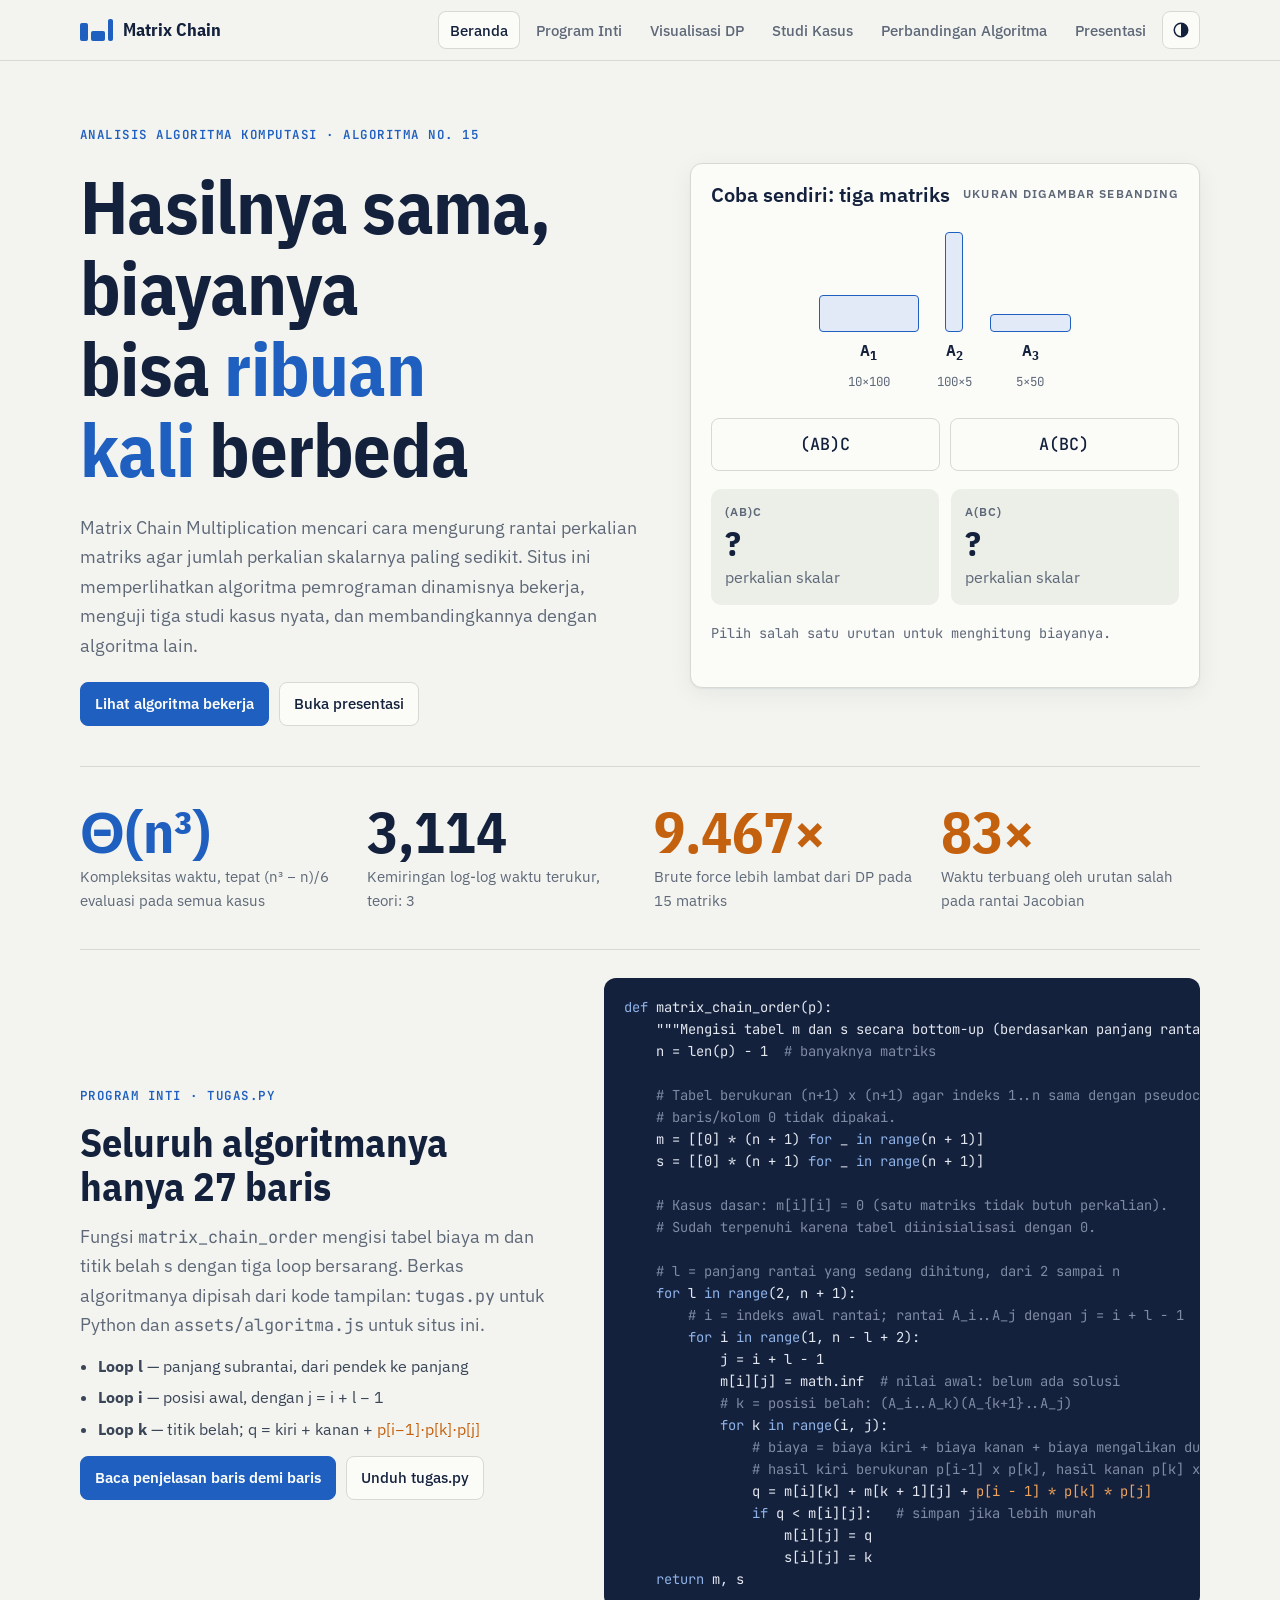
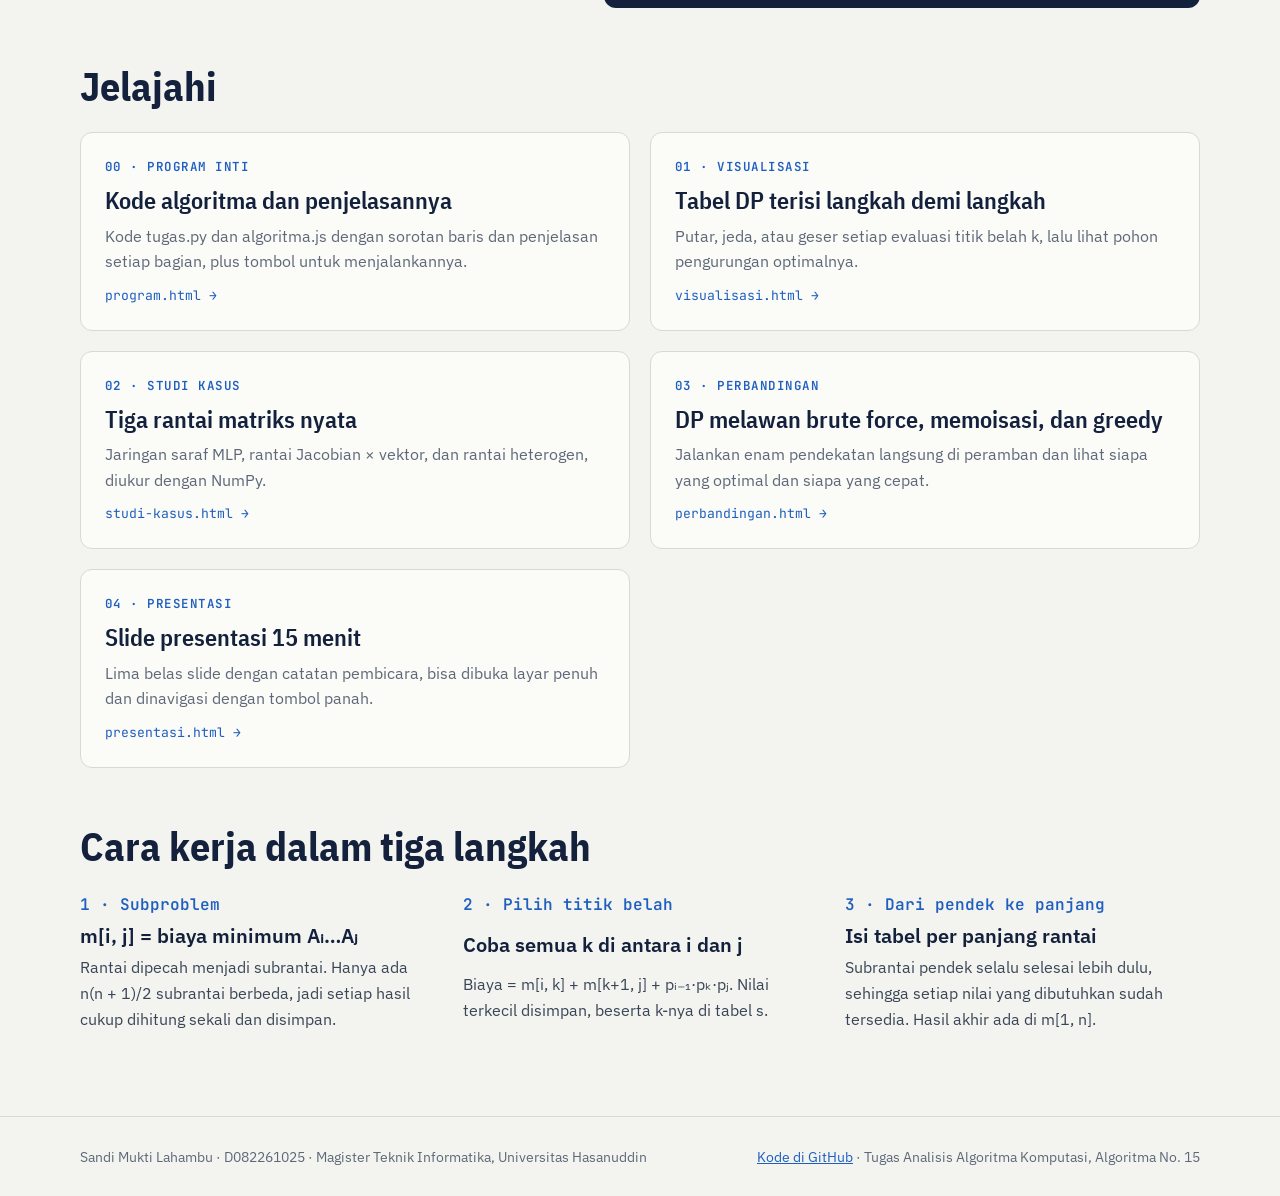
==== index.html @ c2e3f1bb "Add Matrix Chain Multiplication implementation and visualization - Implemented matrix_chain_order an" ====
<!doctype html>
<html lang="id">
<head>
<meta charset="utf-8">
<meta name="viewport" content="width=device-width, initial-scale=1, viewport-fit=cover">
<title>Matrix Chain Multiplication</title>
<link rel="preconnect" href="https://fonts.googleapis.com">
<link rel="stylesheet" href="https://fonts.googleapis.com/css2?family=IBM+Plex+Sans+Condensed:wght@600;700&family=IBM+Plex+Sans:wght@400;500;600&family=JetBrains+Mono:wght@400;600&display=swap">
<link rel="stylesheet" href="assets/style.css">
<script src="assets/algoritma.js"></script>
<script src="assets/mcm.js"></script>
<style>
.hero{padding-block:64px 40px;display:grid;grid-template-columns:minmax(0,1.1fr) minmax(0,1fr);gap:48px;align-items:center}
@media (max-width:900px){.hero{grid-template-columns:1fr;padding-block:40px 24px}}
.hero h1 .hl{color:var(--accent)}
.demo{display:grid;gap:18px}
.demo .chainviz{min-height:120px;justify-content:center;gap:18px}
.order-btns{display:grid;grid-template-columns:1fr 1fr;gap:10px}
.order-btns .btn{justify-content:center;font-family:var(--font-mono);font-size:1.05rem;padding:12px}
.meter{display:grid;grid-template-columns:1fr 1fr;gap:12px}
.meter .cell{background:var(--surface-2);border-radius:10px;padding:14px;display:grid;gap:4px}
.meter .v{font-family:var(--font-display);font-size:2.2rem;font-weight:700;color:var(--ink);font-variant-numeric:tabular-nums;line-height:1}
.meter .cell.win .v{color:var(--accent)} .meter .cell.lose .v{color:var(--warm)}
.steps-log{font-family:var(--font-mono);font-size:.85rem;color:var(--muted);min-height:3.2em}
.stats{display:grid;grid-template-columns:repeat(auto-fit,minmax(min(100%,220px),1fr));gap:28px;padding-block:36px;border-block:1px solid var(--line)}
.how{display:grid;grid-template-columns:repeat(auto-fit,minmax(min(100%,300px),1fr));gap:28px}
.how .n{font-family:var(--font-mono);color:var(--accent);font-weight:600}
.core{display:grid;grid-template-columns:minmax(0,.9fr) minmax(0,1.1fr);gap:36px;align-items:center}
@media (max-width:900px){.core{grid-template-columns:minmax(0,1fr)}}
.core-list{margin:0;padding-left:1.1em;display:grid;gap:6px}
</style>
</head>
<body data-page="beranda">
<main class="wrap">
  <section class="hero">
    <div class="stack" style="gap:22px">
      <p class="eyebrow">Analisis Algoritma Komputasi · Algoritma No. 15</p>
      <h1>Hasilnya sama, biayanya bisa <span class="hl">ribuan kali</span> berbeda</h1>
      <p class="lead">Matrix Chain Multiplication mencari cara mengurung rantai perkalian matriks agar jumlah perkalian skalarnya paling sedikit. Situs ini memperlihatkan algoritma pemrograman dinamisnya bekerja, menguji tiga studi kasus nyata, dan membandingkannya dengan algoritma lain.</p>
      <div class="row"><a class="btn primary" href="visualisasi.html">Lihat algoritma bekerja</a><a class="btn" href="presentasi.html">Buka presentasi</a></div>
    </div>
    <div class="panel demo" aria-labelledby="demoTitle">
      <div class="row" style="justify-content:space-between"><h3 id="demoTitle">Coba sendiri: tiga matriks</h3><span class="label">ukuran digambar sebanding</span></div>
      <div class="chainviz" id="heroChain"></div>
      <div class="order-btns">
        <button class="btn" id="bAB">(AB)C</button>
        <button class="btn" id="bBC">A(BC)</button>
      </div>
      <div class="meter">
        <div class="cell" id="cAB"><span class="label">(AB)C</span><span class="v" id="vAB">?</span><span class="muted">perkalian skalar</span></div>
        <div class="cell" id="cBC"><span class="label">A(BC)</span><span class="v" id="vBC">?</span><span class="muted">perkalian skalar</span></div>
      </div>
      <p class="steps-log" id="log" aria-live="polite">Pilih salah satu urutan untuk menghitung biayanya.</p>
    </div>
  </section>

  <section class="stats" aria-label="Ringkasan hasil">
    <div class="stat"><span class="num blue">Θ(n³)</span><p>Kompleksitas waktu, tepat (n³ − n)/6 evaluasi pada semua kasus</p></div>
    <div class="stat"><span class="num">3,114</span><p>Kemiringan log-log waktu terukur, teori: 3</p></div>
    <div class="stat"><span class="num warm">9.467×</span><p>Brute force lebih lambat dari DP pada 15 matriks</p></div>
    <div class="stat"><span class="num warm">83×</span><p>Waktu terbuang oleh urutan salah pada rantai Jacobian</p></div>
  </section>

  <section class="block" id="program-inti">
    <div class="core">
      <div class="stack" style="gap:14px">
        <p class="eyebrow">Program inti · tugas.py</p>
        <h2>Seluruh algoritmanya hanya 27 baris</h2>
        <p class="lead">Fungsi <code>matrix_chain_order</code> mengisi tabel biaya m dan titik belah s dengan tiga loop bersarang. Berkas algoritmanya dipisah dari kode tampilan: <code>tugas.py</code> untuk Python dan <code>assets/algoritma.js</code> untuk situs ini.</p>
        <ul class="core-list">
          <li><b>Loop l</b> — panjang subrantai, dari pendek ke panjang</li>
          <li><b>Loop i</b> — posisi awal, dengan j = i + l − 1</li>
          <li><b>Loop k</b> — titik belah; q = kiri + kanan + <span style="color:var(--warm)">p[i−1]·p[k]·p[j]</span></li>
        </ul>
        <div class="row"><a class="btn primary" href="program.html">Baca penjelasan baris demi baris</a><a class="btn" href="program/tugas.py" download>Unduh tugas.py</a></div>
      </div>
      <pre class="code" aria-label="Kode matrix_chain_order dari tugas.py"><span class="k">def</span> matrix_chain_order(p):
    &quot;&quot;&quot;Mengisi tabel m dan s secara bottom-up (berdasarkan panjang rantai).&quot;&quot;&quot;
    n = len(p) - 1  <span class="c"># banyaknya matriks</span>

    <span class="c"># Tabel berukuran (n+1) x (n+1) agar indeks 1..n sama dengan pseudocode;</span>
    <span class="c"># baris/kolom 0 tidak dipakai.</span>
    m = [[0] * (n + 1) <span class="k">for</span> _ <span class="k">in</span> <span class="k">range</span>(n + 1)]
    s = [[0] * (n + 1) <span class="k">for</span> _ <span class="k">in</span> <span class="k">range</span>(n + 1)]

    <span class="c"># Kasus dasar: m[i][i] = 0 (satu matriks tidak butuh perkalian).</span>
    <span class="c"># Sudah terpenuhi karena tabel diinisialisasi dengan 0.</span>

    <span class="c"># l = panjang rantai yang sedang dihitung, dari 2 sampai n</span>
    <span class="k">for</span> l <span class="k">in</span> <span class="k">range</span>(2, n + 1):
        <span class="c"># i = indeks awal rantai; rantai A_i..A_j dengan j = i + l - 1</span>
        <span class="k">for</span> i <span class="k">in</span> <span class="k">range</span>(1, n - l + 2):
            j = i + l - 1
            m[i][j] = math.inf  <span class="c"># nilai awal: belum ada solusi</span>
            <span class="c"># k = posisi belah: (A_i..A_k)(A_{k+1}..A_j)</span>
            <span class="k">for</span> k <span class="k">in</span> <span class="k">range</span>(i, j):
                <span class="c"># biaya = biaya kiri + biaya kanan + biaya mengalikan dua hasilnya</span>
                <span class="c"># hasil kiri berukuran p[i-1] x p[k], hasil kanan p[k] x p[j]</span>
                q = m[i][k] + m[k + 1][j] + <span class="w">p[i - 1] * p[k] * p[j]</span>
                <span class="k">if</span> q &lt; m[i][j]:   <span class="c"># simpan jika lebih murah</span>
                    m[i][j] = q
                    s[i][j] = k
    <span class="k">return</span> m, s</pre>
    </div>
  </section>

  <section class="block stack" style="gap:24px">
    <h2>Jelajahi</h2>
    <div class="grid-2">
      <a class="card-link" href="program.html"><span class="eyebrow">00 · Program inti</span><h3>Kode algoritma dan penjelasannya</h3><p class="muted">Kode tugas.py dan algoritma.js dengan sorotan baris dan penjelasan setiap bagian, plus tombol untuk menjalankannya.</p><span class="go">program.html →</span></a>
      <a class="card-link" href="visualisasi.html"><span class="eyebrow">01 · Visualisasi</span><h3>Tabel DP terisi langkah demi langkah</h3><p class="muted">Putar, jeda, atau geser setiap evaluasi titik belah k, lalu lihat pohon pengurungan optimalnya.</p><span class="go">visualisasi.html →</span></a>
      <a class="card-link" href="studi-kasus.html"><span class="eyebrow">02 · Studi kasus</span><h3>Tiga rantai matriks nyata</h3><p class="muted">Jaringan saraf MLP, rantai Jacobian × vektor, dan rantai heterogen, diukur dengan NumPy.</p><span class="go">studi-kasus.html →</span></a>
      <a class="card-link" href="perbandingan.html"><span class="eyebrow">03 · Perbandingan</span><h3>DP melawan brute force, memoisasi, dan greedy</h3><p class="muted">Jalankan enam pendekatan langsung di peramban dan lihat siapa yang optimal dan siapa yang cepat.</p><span class="go">perbandingan.html →</span></a>
      <a class="card-link" href="presentasi.html"><span class="eyebrow">04 · Presentasi</span><h3>Slide presentasi 15 menit</h3><p class="muted">Lima belas slide dengan catatan pembicara, bisa dibuka layar penuh dan dinavigasi dengan tombol panah.</p><span class="go">presentasi.html →</span></a>
    </div>
  </section>

  <section class="block stack" style="gap:24px">
    <h2>Cara kerja dalam tiga langkah</h2>
    <div class="how">
      <div class="stack" style="gap:8px"><span class="n">1 · Subproblem</span><h3>m[i, j] = biaya minimum Aᵢ…Aⱼ</h3><p>Rantai dipecah menjadi subrantai. Hanya ada n(n + 1)/2 subrantai berbeda, jadi setiap hasil cukup dihitung sekali dan disimpan.</p></div>
      <div class="stack" style="gap:8px"><span class="n">2 · Pilih titik belah</span><h3>Coba semua k di antara i dan j</h3><p>Biaya = m[i, k] + m[k+1, j] + pᵢ₋₁·pₖ·pⱼ. Nilai terkecil disimpan, beserta k-nya di tabel s.</p></div>
      <div class="stack" style="gap:8px"><span class="n">3 · Dari pendek ke panjang</span><h3>Isi tabel per panjang rantai</h3><p>Subrantai pendek selalu selesai lebih dulu, sehingga setiap nilai yang dibutuhkan sudah tersedia. Hasil akhir ada di m[1, n].</p></div>
    </div>
  </section>
</main>
<script>
(() => {
  const { $, fmt, chainViz } = MCM;
  const p = [10, 100, 5, 50];
  const draw = cls => chainViz($("#heroChain"), p, { min: 18, max: 100, cls });
  draw();
  const plans = {
    AB: { steps: [[[1, 2], 10 * 100 * 5, "A·B: 10·100·5"], [[1, 2, 3], 10 * 5 * 50, "(AB)·C: 10·5·50"]], out: "#vAB", cell: "#cAB" },
    BC: { steps: [[[2, 3], 100 * 5 * 50, "B·C: 100·5·50"], [[1, 2, 3], 10 * 100 * 50, "A·(BC): 10·100·50"]], out: "#vBC", cell: "#cBC" },
  };
  const done = {};
  let busy = false;
  const reduce = matchMedia("(prefers-reduced-motion: reduce)").matches;
  function count(el, from, to, ms) {
    return new Promise(res => {
      if (reduce) { el.textContent = fmt(to); return res(); }
      const t0 = performance.now();
      (function tick(t) { const f = Math.min(1, (t - t0) / ms); el.textContent = fmt(Math.round(from + (to - from) * (1 - Math.pow(1 - f, 3)))); f < 1 ? requestAnimationFrame(tick) : res(); })(t0);
    });
  }
  async function run(key) {
    if (busy) return; busy = true;
    const plan = plans[key]; let total = 0; const log = [];
    for (const [idx, c, text] of plan.steps) {
      draw(i => idx.includes(i) ? "hot" : "");
      log.push(`${text} = ${fmt(c)}`); $("#log").textContent = log.join("  →  ");
      await count($(plan.out), total, total + c, 700); total += c;
      await new Promise(r => setTimeout(r, reduce ? 0 : 250));
    }
    draw(() => "done");
    done[key] = total;
    $("#log").textContent = log.join("  →  ") + `  ⇒  total ${fmt(total)}`;
    if (done.AB && done.BC) {
      $("#cAB").className = "cell win"; $("#cBC").className = "cell lose";
      $("#log").textContent = `Hasilnya sama, tetapi A(BC) butuh ${fmt(done.BC / done.AB)}× lebih banyak perkalian daripada (AB)C.`;
    }
    busy = false;
  }
  $("#bAB").onclick = () => run("AB");
  $("#bBC").onclick = () => run("BC");
})();
</script>
</body>
</html>
---- assets/style.css ----
/* Situs MCM — lembar kerja matriks: navigasi atas, isi satu kolom lebar, kartu hanya untuk objek yang bisa dioperasikan */
:root{
  --bg:#F3F4EF; --surface:#FBFBF8; --surface-2:#ECEEE8; --ink:#14213D; --text:#3A4557; --muted:#5E6878;
  --line:#D6DAD2; --accent:#1F5FBF; --accent-soft:#E2EAF8; --warm:#C4610E; --warm-soft:#F8E7D8;
  --good:#1D7A4A; --good-soft:#DCEFE3; --code-bg:#14213D; --code-ink:#E3E8F0;
  --font-display:"IBM Plex Sans Condensed","Arial Narrow",Arial,sans-serif;
  --font-body:"IBM Plex Sans",Arial,sans-serif;
  --font-mono:"JetBrains Mono","Cascadia Mono",Consolas,monospace;
  --radius:12px; --shadow:0 1px 2px rgba(20,33,61,.06),0 6px 24px rgba(20,33,61,.06);
  color-scheme:light;
}
@media (prefers-color-scheme: dark){:root:not([data-theme="light"]){
  --bg:#0E1524; --surface:#162034; --surface-2:#1C2840; --ink:#EEF2F8; --text:#C9D2DF; --muted:#94A0B4;
  --line:#2A3650; --accent:#78A9F0; --accent-soft:#1D2E4B; --warm:#F0A35C; --warm-soft:#3A2A1C;
  --good:#5CC38C; --good-soft:#173326; --code-bg:#0A101C; --code-ink:#D9E1EE;
  --shadow:0 1px 2px rgba(0,0,0,.3),0 6px 24px rgba(0,0,0,.25); color-scheme:dark}}
:root[data-theme="dark"]{
  --bg:#0E1524; --surface:#162034; --surface-2:#1C2840; --ink:#EEF2F8; --text:#C9D2DF; --muted:#94A0B4;
  --line:#2A3650; --accent:#78A9F0; --accent-soft:#1D2E4B; --warm:#F0A35C; --warm-soft:#3A2A1C;
  --good:#5CC38C; --good-soft:#173326; --code-bg:#0A101C; --code-ink:#D9E1EE;
  --shadow:0 1px 2px rgba(0,0,0,.3),0 6px 24px rgba(0,0,0,.25); color-scheme:dark}

*{box-sizing:border-box}
html{scroll-behavior:smooth}
body{margin:0;background:var(--bg);color:var(--text);font-family:var(--font-body);font-size:16px;line-height:1.6}
a{color:var(--accent)}
img{max-width:100%}
code,.mono{font-family:var(--font-mono);font-size:.92em}
h1,h2,h3{color:var(--ink);font-family:var(--font-display);line-height:1.1;text-wrap:balance;margin:0}
h1{font-size:clamp(2.4rem,6vw,4.6rem);font-weight:700;letter-spacing:-.01em}
h2{font-size:clamp(1.7rem,3.4vw,2.5rem);font-weight:700}
h3{font-size:1.25rem;font-weight:600;font-family:var(--font-body)}
p{margin:0}
.wrap{max-width:1160px;margin:0 auto;padding-inline:20px}
.eyebrow{font-family:var(--font-mono);font-size:.78rem;letter-spacing:.12em;text-transform:uppercase;color:var(--accent);font-weight:600}
.lead{font-size:1.15rem;color:var(--muted);max-width:66ch}
.muted{color:var(--muted)}
.stack{display:grid;gap:16px;grid-template-columns:minmax(0,1fr)}
.stack>*{min-width:0}
:focus-visible{outline:2px solid var(--accent);outline-offset:2px}

/* navigasi */
.site-header{position:sticky;top:env(safe-area-inset-top,0px);z-index:20;background:color-mix(in srgb,var(--bg) 88%,transparent);backdrop-filter:blur(10px);border-bottom:1px solid var(--line)}
.nav{display:flex;align-items:center;gap:20px;min-height:60px;flex-wrap:wrap;padding-block:8px}
.brand{display:flex;align-items:center;gap:10px;text-decoration:none;color:var(--ink);font-family:var(--font-display);font-weight:700;font-size:1.15rem;white-space:nowrap}
.brand-mark{display:flex;gap:3px;align-items:flex-end}
.brand-mark i{display:block;background:var(--accent);border-radius:2px}
.nav-links{display:flex;gap:4px;flex-wrap:wrap;margin-left:auto;align-items:center}
.nav-links a{text-decoration:none;color:var(--muted);font-weight:500;font-size:.95rem;padding:7px 12px;border-radius:8px}
.nav-links a:hover{color:var(--ink);background:var(--surface-2)}
.nav-links a[aria-current="page"]{color:var(--ink);background:var(--surface);box-shadow:inset 0 0 0 1px var(--line)}
.theme-btn{border:1px solid var(--line);background:var(--surface);color:var(--ink);border-radius:8px;width:38px;height:38px;cursor:pointer;display:inline-grid;place-items:center;padding:0}
@media (max-width:760px){.nav-links{margin-left:0;width:100%;overflow-x:auto;flex-wrap:nowrap}.nav-links a{white-space:nowrap}}

/* bagian halaman */
.page-head{padding-block:56px 32px;display:grid;gap:14px}
section.block{padding-block:28px}
.panel{background:var(--surface);border:1px solid var(--line);border-radius:var(--radius);padding:20px;min-width:0;box-shadow:var(--shadow)}
.grid-2{display:grid;grid-template-columns:repeat(auto-fit,minmax(min(100%,440px),1fr));gap:20px}
.grid-3{display:grid;grid-template-columns:repeat(auto-fit,minmax(min(100%,280px),1fr));gap:20px}
.grid-2>*,.grid-3>*{min-width:0}

/* tombol & masukan */
.btn{font:inherit;font-size:.92rem;font-weight:500;padding:9px 14px;border-radius:8px;border:1px solid var(--line);background:var(--surface);color:var(--ink);cursor:pointer;text-decoration:none;display:inline-flex;align-items:center;gap:6px}
.btn:hover{border-color:var(--accent)}
.btn.primary{background:var(--accent);border-color:var(--accent);color:var(--surface);font-weight:600}
.btn[aria-pressed="true"]{background:var(--ink);color:var(--bg);border-color:var(--ink)}
.btn:disabled{opacity:.45;cursor:not-allowed}
.row{display:flex;flex-wrap:wrap;gap:10px;align-items:center}
label.field{display:grid;gap:6px;min-width:0;flex:1 1 240px}
.label{font-size:.74rem;text-transform:uppercase;letter-spacing:.09em;color:var(--muted);font-weight:600}
input[type=text],input[type=number],select{font:inherit;font-family:var(--font-mono);font-size:.95rem;padding:9px 11px;border:1px solid var(--line);border-radius:8px;background:var(--bg);color:var(--ink);width:100%}
input[type=range]{accent-color:var(--accent);width:100%}
.err{color:var(--warm);font-size:.88rem;min-height:1.3em}

/* angka besar */
.stat{display:grid;gap:4px}
.stat .num{font-family:var(--font-display);font-weight:700;font-size:clamp(2.4rem,5vw,3.6rem);line-height:1;color:var(--ink);font-variant-numeric:tabular-nums}
.stat .num.blue{color:var(--accent)} .stat .num.warm{color:var(--warm)}
.stat p{color:var(--muted);font-size:.95rem}

/* matriks proporsional */
.chainviz{display:flex;align-items:flex-end;gap:10px;flex-wrap:wrap;padding-block:8px}
.mx{display:grid;gap:6px;justify-items:center}
.mx .box{background:var(--accent-soft);border:1.5px solid var(--accent);border-radius:4px;transition:background .3s,border-color .3s,transform .3s}
.mx .box.hot{background:var(--warm-soft);border-color:var(--warm)}
.mx .box.done{background:var(--good-soft);border-color:var(--good)}
.mx span{font-family:var(--font-mono);font-size:.78rem;color:var(--muted);white-space:nowrap}
.mx b{font-family:var(--font-display);color:var(--ink)}

/* tabel */
.tbl-wrap{overflow-x:auto}
table.data{border-collapse:collapse;width:100%;font-size:.92rem;font-variant-numeric:tabular-nums}
table.data th{text-align:left;color:var(--muted);font-weight:600;font-size:.76rem;text-transform:uppercase;letter-spacing:.06em;padding:8px 10px;border-bottom:1.5px solid var(--line)}
table.data td{padding:9px 10px;border-bottom:1px solid var(--line)}
table.data td.num,table.data th.num{text-align:right}
table.data tr.best td{background:var(--good-soft)}
.pill{display:inline-block;font-size:.75rem;font-weight:600;padding:2px 9px;border-radius:99px;white-space:nowrap}
.pill.ok{background:var(--good-soft);color:var(--good)}
.pill.bad{background:var(--warm-soft);color:var(--warm)}
.pill.na{background:var(--surface-2);color:var(--muted)}

/* batang */
.bars{display:grid;gap:10px}
.bar-row{display:grid;grid-template-columns:minmax(150px,230px) 1fr;gap:12px;align-items:center}
.bar-num{font-family:var(--font-mono);font-size:.8rem;font-weight:600;color:var(--ink);white-space:nowrap}
.bar-name{display:grid;font-size:.9rem;color:var(--ink);min-width:0}
.bar-name code{font-size:.72rem;color:var(--muted);word-break:break-all}
.bar-track{position:relative;height:28px;background:var(--surface-2);border-radius:6px;min-width:0}
.bar-fill{height:100%;border-radius:6px;background:var(--muted);opacity:.5;min-width:3px;transition:width .5s}
.bar-fill.opt{background:var(--accent);opacity:1}
.bar-val{position:absolute;top:50%;transform:translateY(-50%);font-family:var(--font-mono);font-size:.78rem;white-space:nowrap;color:var(--ink)}
@media (max-width:620px){.bar-row{grid-template-columns:1fr;gap:4px}}

/* kartu tautan beranda */
.card-link{display:grid;gap:10px;text-decoration:none;color:inherit;background:var(--surface);border:1px solid var(--line);border-radius:var(--radius);padding:24px;transition:border-color .2s,transform .2s}
.card-link:hover{border-color:var(--accent);transform:translateY(-2px)}
.card-link h3{font-family:var(--font-display);font-size:1.5rem}
.card-link .go{font-family:var(--font-mono);font-size:.82rem;color:var(--accent)}

/* kode */
pre.code{background:var(--code-bg);color:var(--code-ink);border-radius:var(--radius);padding:18px 20px;overflow-x:auto;font-family:var(--font-mono);font-size:.86rem;line-height:1.6;margin:0}
pre.code .k{color:#8FB3E8} pre.code .w{color:#F0A35C} pre.code .c{color:#7E8BA3}

.site-footer{border-top:1px solid var(--line);margin-top:56px;padding-block:28px;color:var(--muted);font-size:.9rem}
.site-footer .row{justify-content:space-between}
@media (prefers-reduced-motion: reduce){*{transition:none!important;animation:none!important;scroll-behavior:auto!important}}
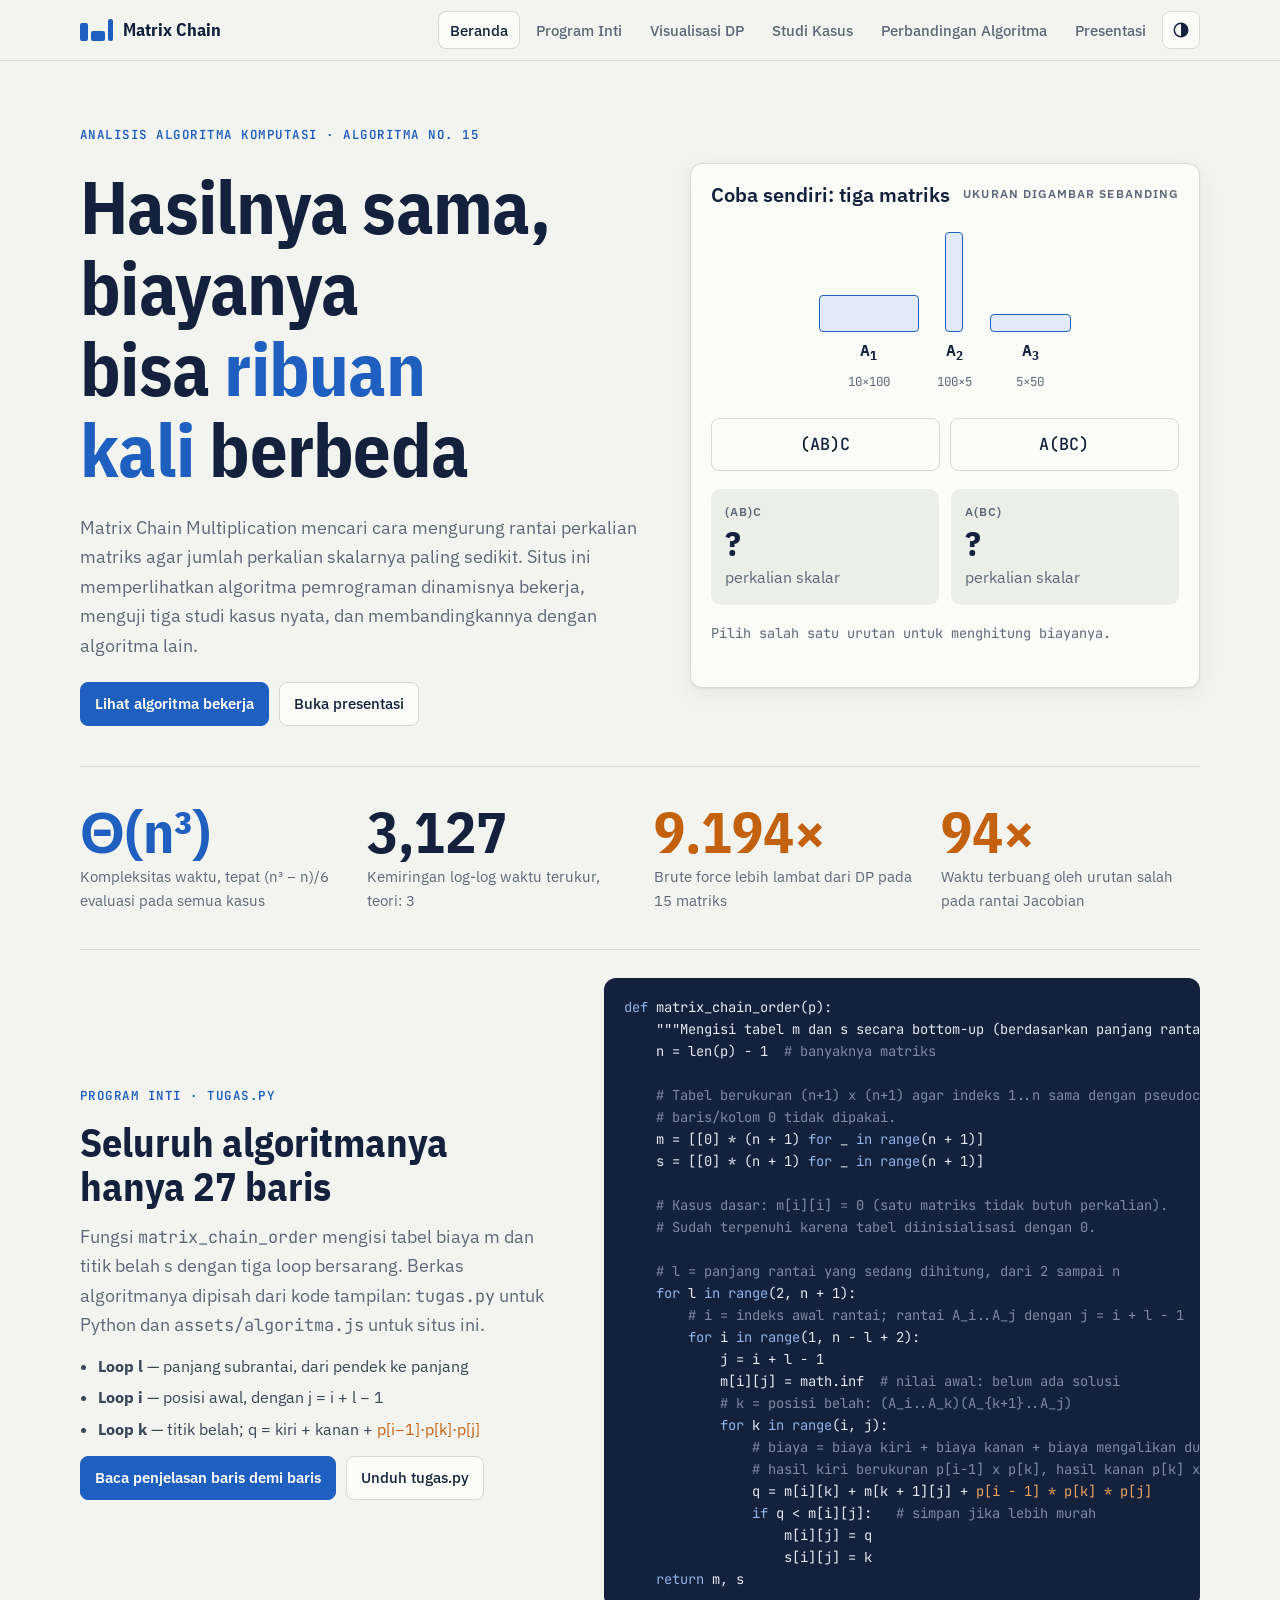
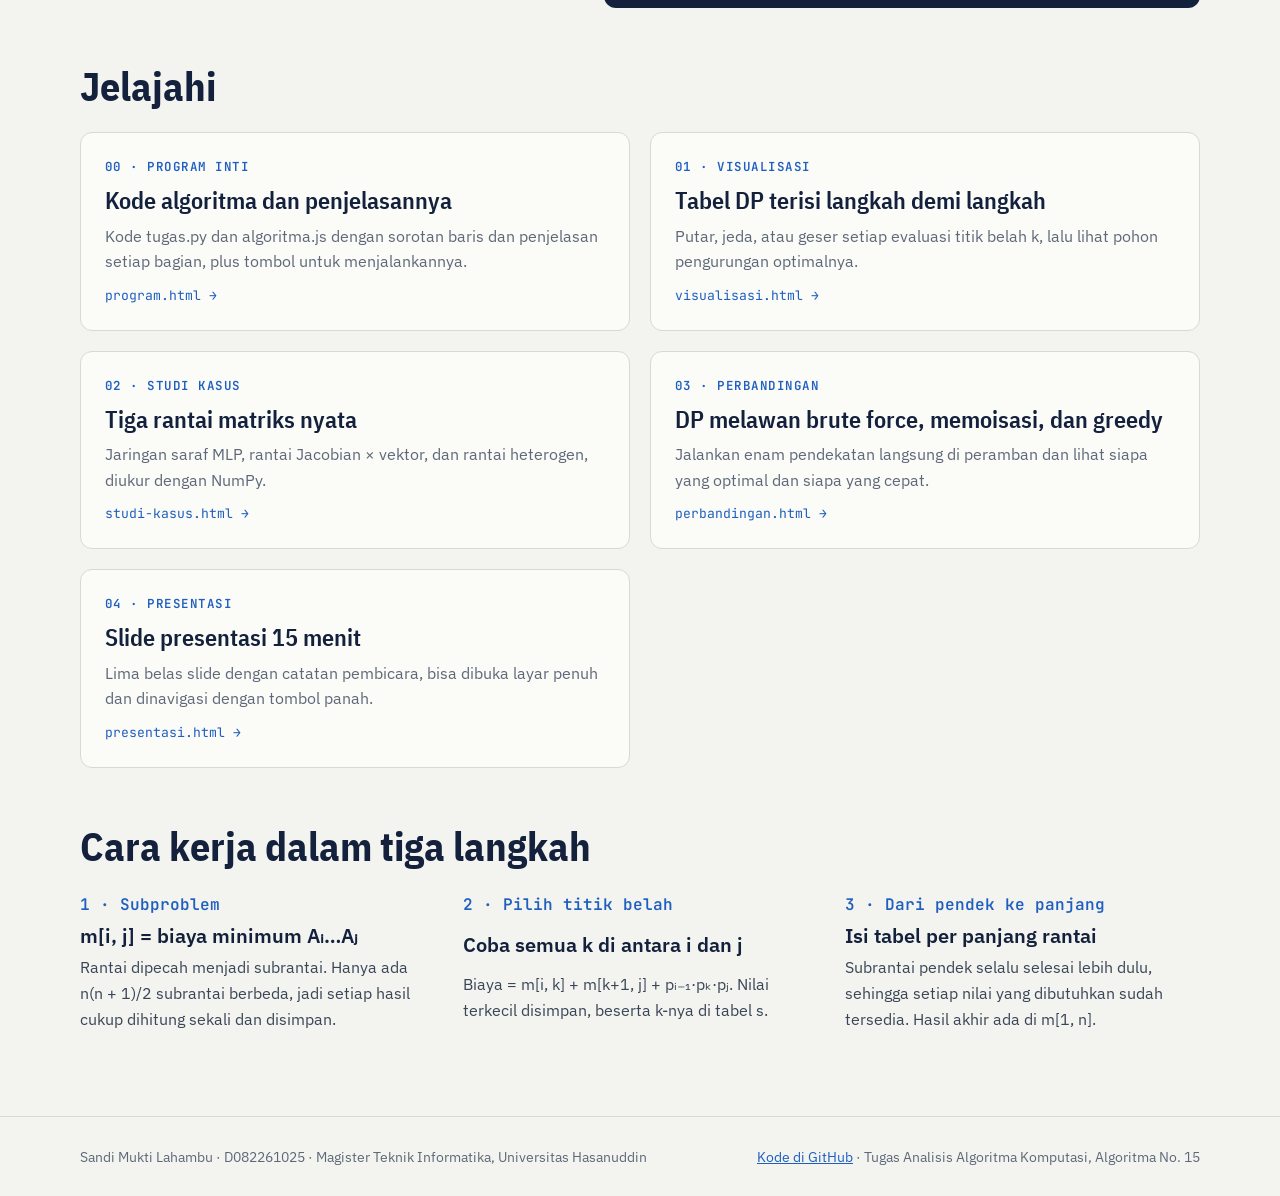
==== commit 47ae5cd9: "Update performance data and visualizations for matrix chain multiplication experiments - Revised exe" ====
--- a/index.html
+++ b/index.html
@@ -56,9 +56,9 @@
 
   <section class="stats" aria-label="Ringkasan hasil">
     <div class="stat"><span class="num blue">Θ(n³)</span><p>Kompleksitas waktu, tepat (n³ − n)/6 evaluasi pada semua kasus</p></div>
-    <div class="stat"><span class="num">3,114</span><p>Kemiringan log-log waktu terukur, teori: 3</p></div>
-    <div class="stat"><span class="num warm">9.467×</span><p>Brute force lebih lambat dari DP pada 15 matriks</p></div>
-    <div class="stat"><span class="num warm">83×</span><p>Waktu terbuang oleh urutan salah pada rantai Jacobian</p></div>
+    <div class="stat"><span class="num">3,127</span><p>Kemiringan log-log waktu terukur, teori: 3</p></div>
+    <div class="stat"><span class="num warm">9.194×</span><p>Brute force lebih lambat dari DP pada 15 matriks</p></div>
+    <div class="stat"><span class="num warm">94×</span><p>Waktu terbuang oleh urutan salah pada rantai Jacobian</p></div>
   </section>
 
   <section class="block" id="program-inti">
